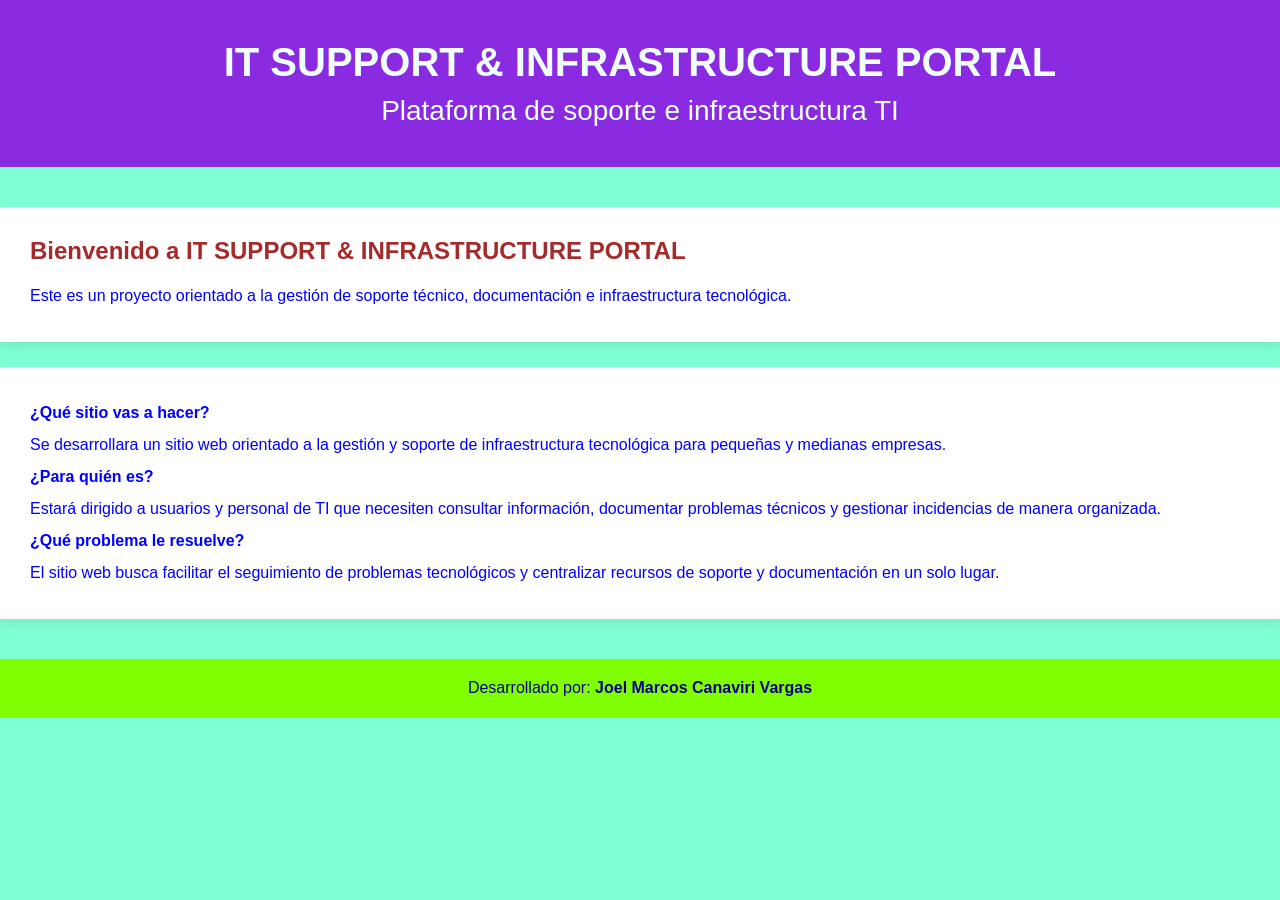
==== index.html @ 766678ff "Hola bbs" ====
<!DOCTYPE html>
<html lang="es">
<head>
    <meta charset="UTF-8">
    <meta name="viewport" content="width=device-width, initial-scale=1.0">
    <title>IT SUPPORT & INFRASTRUCTURE PORTAL</title>
    <link rel="stylesheet" href="css/style.css">
</head>
<body>

    <header>
     <H1>IT SUPPORT & INFRASTRUCTURE PORTAL</H1>
        <p>Plataforma de soporte e infraestructura TI</p>
    </header>

<main>
    <section class="Bienvenido">
        <h2>Bienvenido a IT SUPPORT & INFRASTRUCTURE PORTAL
        </h2>
        
        <p>
        Este es un proyecto orientado a la
        gestión de soporte técnico, documentación e infraestructura
        tecnológica.
        </p>
    </section>
    <section class="acerca de">
<p>
        <strong>¿Qué sitio vas a hacer?</strong>
        <br>
        Se desarrollara un sitio web orientado a la gestión y soporte de infraestructura tecnológica para pequeñas y medianas empresas.
    <br>
        <strong>¿Para quién es?</strong>
        <br>
        Estará dirigido a usuarios y personal de TI que necesiten consultar información, documentar problemas técnicos y gestionar incidencias de manera organizada.
    <br>    
        <strong>¿Qué problema le resuelve?</strong>
        <br>
        El sitio web busca facilitar el seguimiento de problemas tecnológicos y centralizar recursos de soporte y documentación en un solo lugar.
    </p>
    </section>
</main>

    <footer>
    <p>
        Desarrollado por:
        <strong>Joel Marcos Canaviri Vargas</strong>
    </p>
    </footer>
</body>
</html>
---- css/style.css ----
* {
    margin: 0;
    padding: 0;
    box-sizing: border-box;
}

body {
    font-family: Arial, Helvetica, sans-serif;
    background-color: aquamarine;
    color: blue;
}

header {
    background-color: blueviolet;
    color: azure;
    text-align: center;
    padding: 40px 20px;
}

header h1 {
    font-size: 40px;
    margin-bottom: 10px;
}

header p {
    font-size: 28px;
}

main {
    max-width: 900 px;
    margin: 40px auto;
    padding: 0 20 px;
}

section{
    background-color: white;
    padding: 30px;
    margin-bottom: 25px;
    border-radius: 10 px;
    box-shadow: 0 4px 10px rgba(0,0,0,0.09);
}
section h2{
    margin-bottom: 15px;
    color: brown;
}
section p{
    line-height: 2;
}

footer {
    background-color: chartreuse;
    color: darkblue;
    text-align: center;
    padding: 20px;
    margin-top: 40px;
}
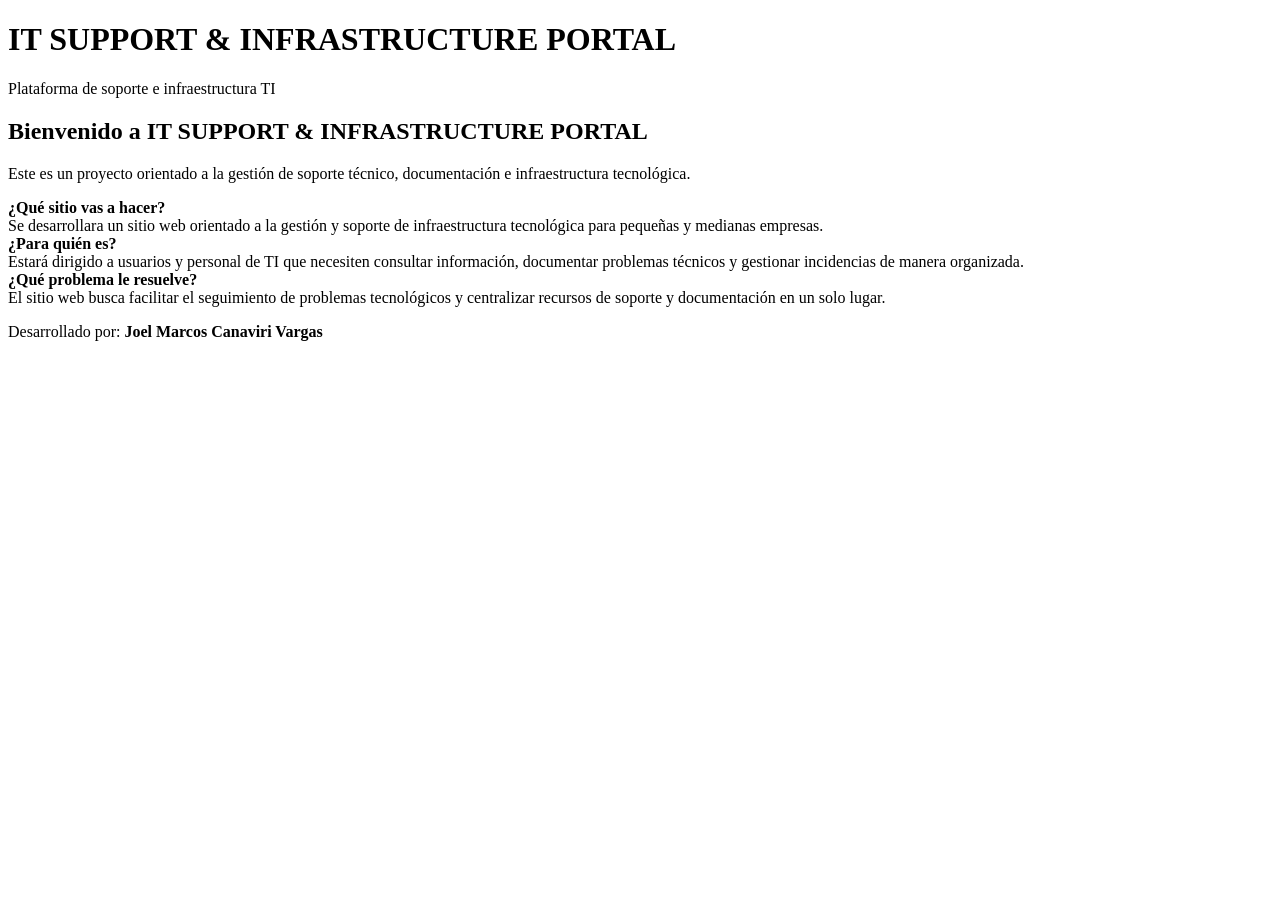
==== commit 86ccc3c8: "segundo commit" ====
--- a/index.html
+++ b/index.html
@@ -1,51 +1,51 @@
-<!DOCTYPE html>
-<html lang="es">
-<head>
-    <meta charset="UTF-8">
-    <meta name="viewport" content="width=device-width, initial-scale=1.0">
-    <title>IT SUPPORT & INFRASTRUCTURE PORTAL</title>
-    <link rel="stylesheet" href="css/style.css">
-</head>
-<body>
-
-    <header>
-     <H1>IT SUPPORT & INFRASTRUCTURE PORTAL</H1>
-        <p>Plataforma de soporte e infraestructura TI</p>
-    </header>
-
-<main>
-    <section class="Bienvenido">
-        <h2>Bienvenido a IT SUPPORT & INFRASTRUCTURE PORTAL
-        </h2>
-        
-        <p>
-        Este es un proyecto orientado a la
-        gestión de soporte técnico, documentación e infraestructura
-        tecnológica.
-        </p>
-    </section>
-    <section class="acerca de">
-<p>
-        <strong>¿Qué sitio vas a hacer?</strong>
-        <br>
-        Se desarrollara un sitio web orientado a la gestión y soporte de infraestructura tecnológica para pequeñas y medianas empresas.
-    <br>
-        <strong>¿Para quién es?</strong>
-        <br>
-        Estará dirigido a usuarios y personal de TI que necesiten consultar información, documentar problemas técnicos y gestionar incidencias de manera organizada.
-    <br>    
-        <strong>¿Qué problema le resuelve?</strong>
-        <br>
-        El sitio web busca facilitar el seguimiento de problemas tecnológicos y centralizar recursos de soporte y documentación en un solo lugar.
-    </p>
-    </section>
-</main>
-
-    <footer>
-    <p>
-        Desarrollado por:
-        <strong>Joel Marcos Canaviri Vargas</strong>
-    </p>
-    </footer>
-</body>
+<!DOCTYPE html>
+<html lang="es">
+<head>
+    <meta charset="UTF-8">
+    <meta name="viewport" content="width=device-width, initial-scale=1.0">
+    <title>IT SUPPORT & INFRASTRUCTURE PORTAL</title>
+    <link rel="stylesheet" href="css/style.css">
+</head>
+<body>
+
+    <header>
+     <H1>IT SUPPORT & INFRASTRUCTURE PORTAL</H1>
+        <p>Plataforma de soporte e infraestructura TI</p>
+    </header>
+
+<main>
+    <section class="Bienvenido">
+        <h2>Bienvenido a IT SUPPORT & INFRASTRUCTURE PORTAL
+        </h2>
+        
+        <p>
+        Este es un proyecto orientado a la
+        gestión de soporte técnico, documentación e infraestructura
+        tecnológica.
+        </p>
+    </section>
+    <section class="acerca de">
+<p>
+        <strong>¿Qué sitio vas a hacer?</strong>
+        <br>
+        Se desarrollara un sitio web orientado a la gestión y soporte de infraestructura tecnológica para pequeñas y medianas empresas.
+    <br>
+        <strong>¿Para quién es?</strong>
+        <br>
+        Estará dirigido a usuarios y personal de TI que necesiten consultar información, documentar problemas técnicos y gestionar incidencias de manera organizada.
+    <br>    
+        <strong>¿Qué problema le resuelve?</strong>
+        <br>
+        El sitio web busca facilitar el seguimiento de problemas tecnológicos y centralizar recursos de soporte y documentación en un solo lugar.
+    </p>
+    </section>
+</main>
+
+    <footer>
+    <p>
+        Desarrollado por:
+        <strong>Joel Marcos Canaviri Vargas</strong>
+    </p>
+    </footer>
+</body>
 </html>
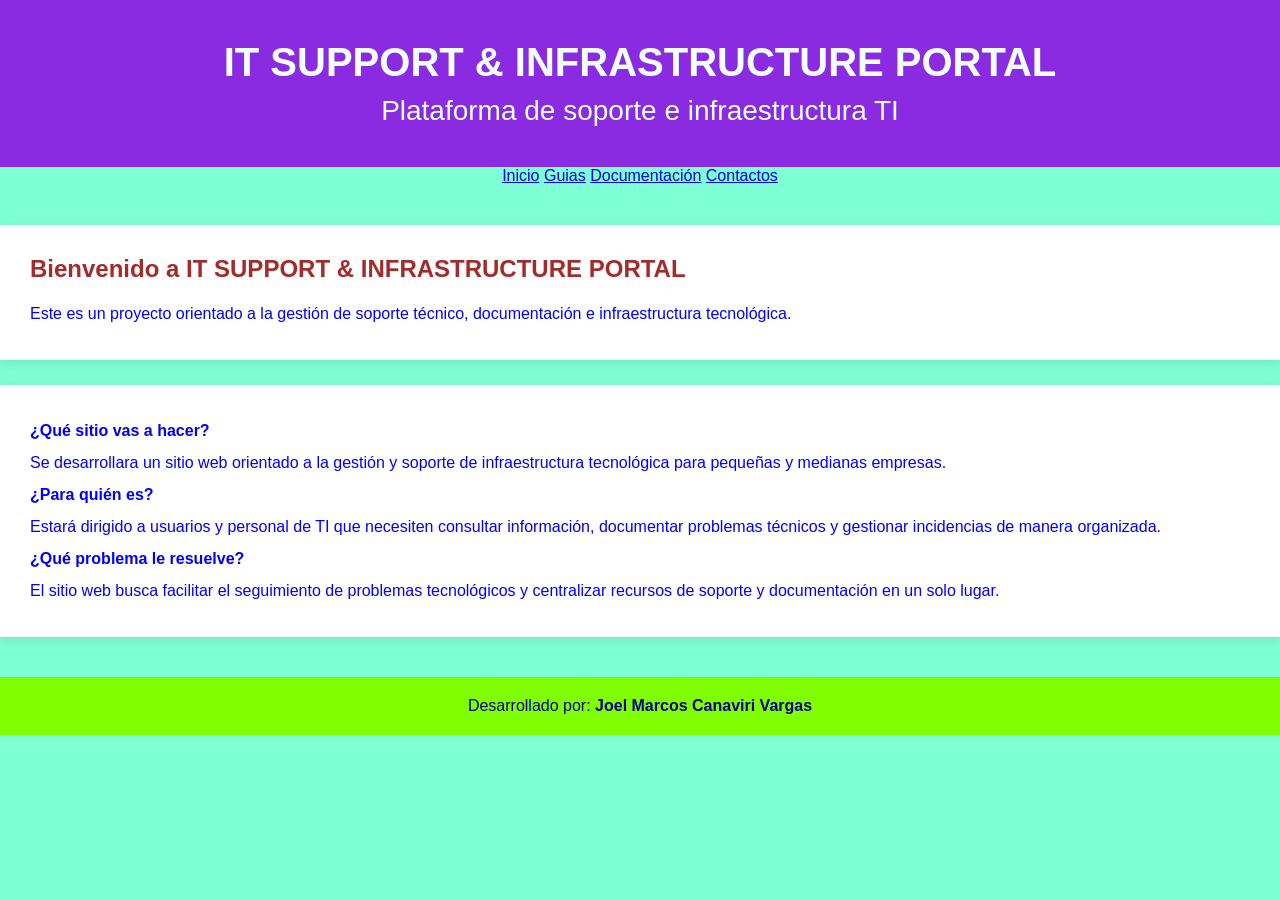
==== commit 86171e1a: "estructura commit" ====
--- a/index.html
+++ b/index.html
@@ -12,7 +12,14 @@
      <H1>IT SUPPORT & INFRASTRUCTURE PORTAL</H1>
         <p>Plataforma de soporte e infraestructura TI</p>
     </header>
-
+<nav>
+        <center>
+        <a href="#">Inicio</a>
+        <a href="#">Guias</a>
+        <a href="#">Documentación</a>
+        <a href="#">Contactos</a>
+        </center>
+</nav>
 <main>
     <section class="Bienvenido">
         <h2>Bienvenido a IT SUPPORT & INFRASTRUCTURE PORTAL
@@ -48,4 +55,4 @@
     </p>
     </footer>
 </body>
-</html>+</html>
--- a/css/style.css
+++ b/css/style.css
@@ -0,0 +1,56 @@
+* {
+    margin: 0;
+    padding: 0;
+    box-sizing: border-box;
+}
+
+body {
+    font-family: Arial, Helvetica, sans-serif;
+    background-color: aquamarine;
+    color: blue;
+}
+
+header {
+    background-color: blueviolet;
+    color: azure;
+    text-align: center;
+    padding: 40px 20px;
+}
+
+header h1 {
+    font-size: 40px;
+    margin-bottom: 10px;
+}
+
+header p {
+    font-size: 28px;
+}
+
+main {
+    max-width: 900 px;
+    margin: 40px auto;
+    padding: 0 20 px;
+}
+
+section{
+    background-color: white;
+    padding: 30px;
+    margin-bottom: 25px;
+    border-radius: 10 px;
+    box-shadow: 0 4px 10px rgba(0,0,0,0.09);
+}
+section h2{
+    margin-bottom: 15px;
+    color: brown;
+}
+section p{
+    line-height: 2;
+}
+
+footer {
+    background-color: chartreuse;
+    color: darkblue;
+    text-align: center;
+    padding: 20px;
+    margin-top: 40px;
+}
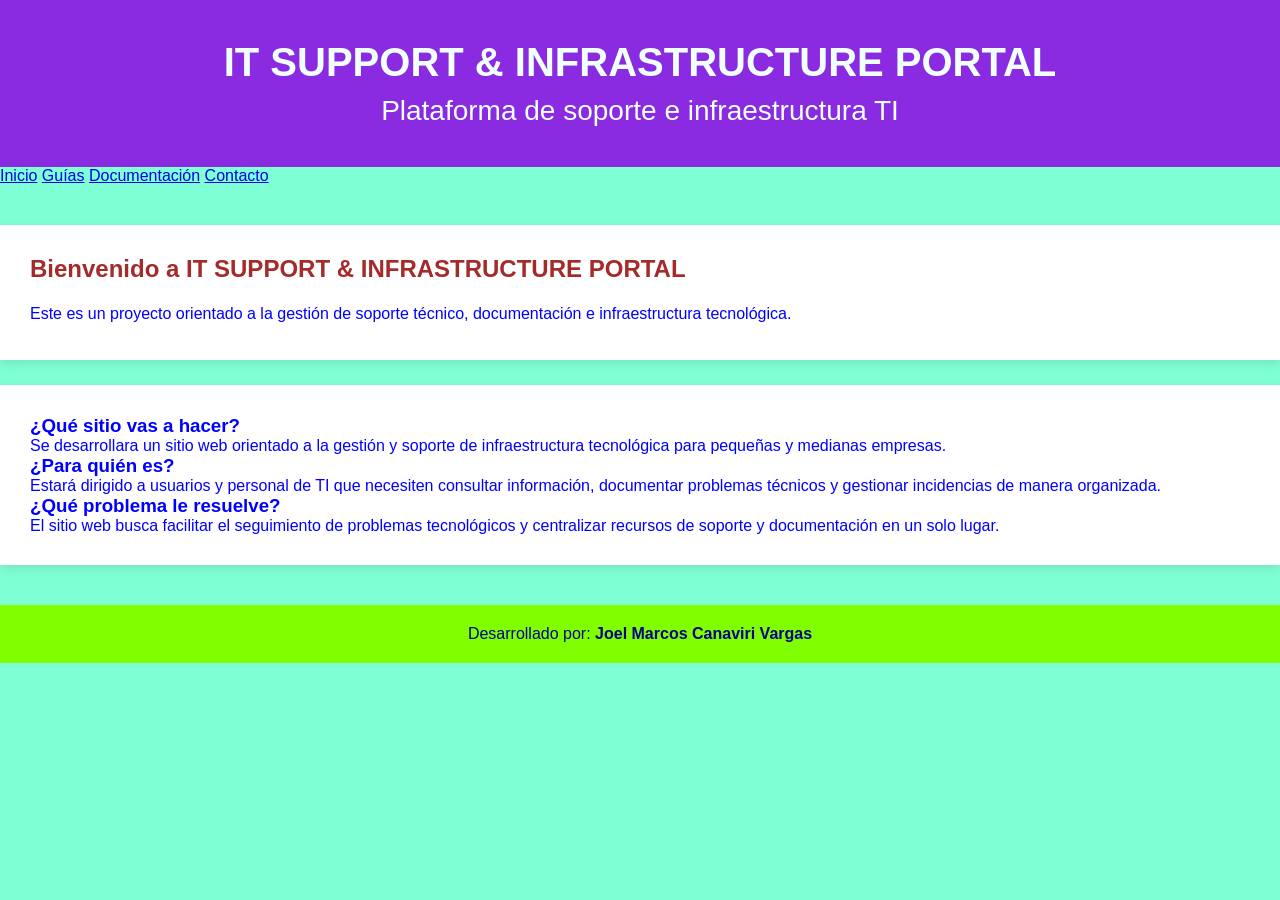
==== commit 83c417b7: "Actualizacion de index 1.html" ====
--- a/index.html
+++ b/index.html
@@ -9,19 +9,18 @@
 <body>
 
     <header>
-     <H1>IT SUPPORT & INFRASTRUCTURE PORTAL</H1>
+     <h1>IT SUPPORT & INFRASTRUCTURE PORTAL</h1>
         <p>Plataforma de soporte e infraestructura TI</p>
     </header>
-<nav>
-        <center>
+
+    <nav>
         <a href="#">Inicio</a>
-        <a href="#">Guias</a>
+        <a href="#">Guías</a>
         <a href="#">Documentación</a>
-        <a href="#">Contactos</a>
-        </center>
-</nav>
+        <a href="#">Contacto</a>
+    </nav>
 <main>
-    <section class="Bienvenido">
+    <section class="bienvenido">
         <h2>Bienvenido a IT SUPPORT & INFRASTRUCTURE PORTAL
         </h2>
         
@@ -31,18 +30,18 @@
         tecnológica.
         </p>
     </section>
-    <section class="acerca de">
+    <section class="acerca-de">
 <p>
-        <strong>¿Qué sitio vas a hacer?</strong>
-        <br>
+        <h3>¿Qué sitio vas a hacer?</h3>
+        
         Se desarrollara un sitio web orientado a la gestión y soporte de infraestructura tecnológica para pequeñas y medianas empresas.
-    <br>
-        <strong>¿Para quién es?</strong>
-        <br>
+    
+        <h3>¿Para quién es?</h3>
+        
         Estará dirigido a usuarios y personal de TI que necesiten consultar información, documentar problemas técnicos y gestionar incidencias de manera organizada.
-    <br>    
-        <strong>¿Qué problema le resuelve?</strong>
-        <br>
+        
+        <h3>¿Qué problema le resuelve?</h3>
+        
         El sitio web busca facilitar el seguimiento de problemas tecnológicos y centralizar recursos de soporte y documentación en un solo lugar.
     </p>
     </section>
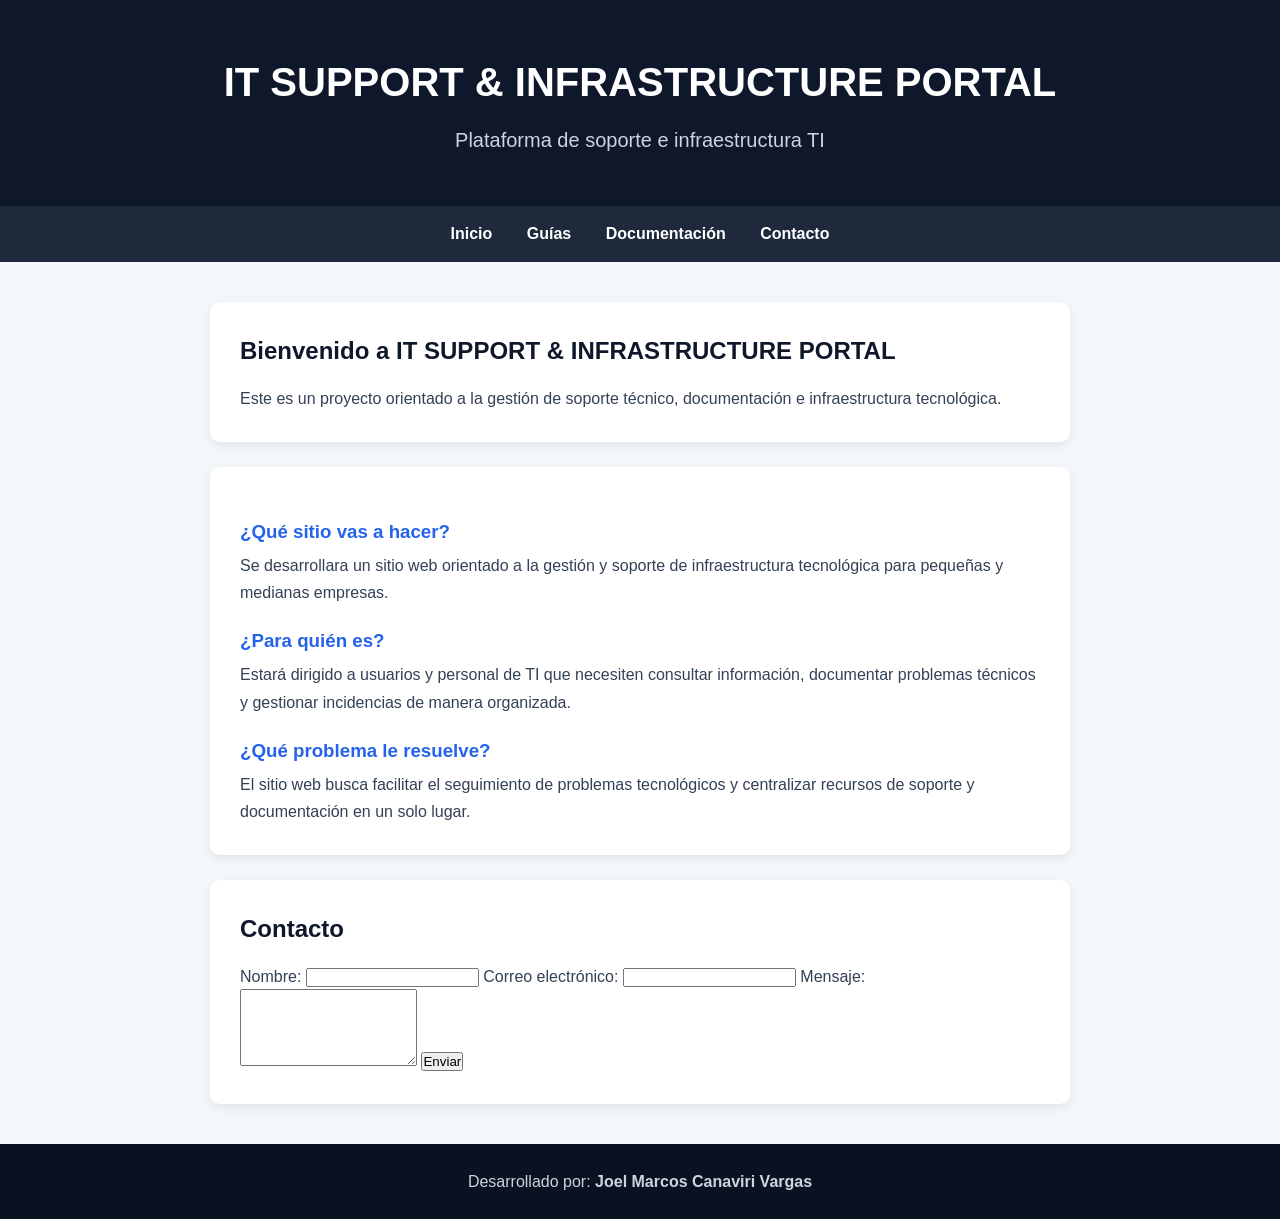
==== commit 4ad5bdc2: "Actualizacion index 2.html" ====
--- a/index.html
+++ b/index.html
@@ -7,12 +7,10 @@
     <link rel="stylesheet" href="css/style.css">
 </head>
 <body>
-
     <header>
      <h1>IT SUPPORT & INFRASTRUCTURE PORTAL</h1>
         <p>Plataforma de soporte e infraestructura TI</p>
     </header>
-
     <nav>
         <a href="#">Inicio</a>
         <a href="#">Guías</a>
@@ -23,7 +21,6 @@
     <section class="bienvenido">
         <h2>Bienvenido a IT SUPPORT & INFRASTRUCTURE PORTAL
         </h2>
-        
         <p>
         Este es un proyecto orientado a la
         gestión de soporte técnico, documentación e infraestructura
@@ -31,20 +28,34 @@
         </p>
     </section>
     <section class="acerca-de">
-<p>
         <h3>¿Qué sitio vas a hacer?</h3>
         
-        Se desarrollara un sitio web orientado a la gestión y soporte de infraestructura tecnológica para pequeñas y medianas empresas.
-    
+        <p>Se desarrollara un sitio web orientado a la gestión y soporte de infraestructura tecnológica para pequeñas y medianas empresas.
+        </p>
         <h3>¿Para quién es?</h3>
-        
+        <p>
         Estará dirigido a usuarios y personal de TI que necesiten consultar información, documentar problemas técnicos y gestionar incidencias de manera organizada.
-        
+        </p>
         <h3>¿Qué problema le resuelve?</h3>
-        
+        <p>
         El sitio web busca facilitar el seguimiento de problemas tecnológicos y centralizar recursos de soporte y documentación en un solo lugar.
-    </p>
+        </p>
     </section>
+<section class="contacto">
+    <h2>Contacto</h2>
+    <form>
+        <label for="name">Nombre:</label>
+        <input type="text" id="name" name="name">
+
+        <label for="email">Correo electrónico:</label>
+        <input type="email" id="email" name="email">
+
+        <label for="message">Mensaje:</label>
+        <textarea id="message" name="message" rows="5"></textarea>
+
+        <button type="submit">Enviar</button>
+    </form>
+</section>
 </main>
 
     <footer>
--- a/css/style.css
+++ b/css/style.css
@@ -6,15 +6,16 @@
 
 body {
     font-family: Arial, Helvetica, sans-serif;
-    background-color: aquamarine;
-    color: blue;
+    background-color: #F4F7FA;
+    color: #334155;
+    line-height: 1.6;
 }
 
 header {
-    background-color: blueviolet;
-    color: azure;
+    background-color: #0F172A;
+    color: #FFFFFF;
     text-align: center;
-    padding: 40px 20px;
+    padding: 50px 20px;
 }
 
 header h1 {
@@ -23,34 +24,55 @@
 }
 
 header p {
-    font-size: 28px;
+    font-size: 20px;
+    color: #CBD5E1;
+}
+nav {
+    background-color: #1E293B;
+    text-align: center;
+    padding: 15px;
+}
+nav a {
+    color: #FFFFFF;
+    text-decoration: none;
+    margin: 0 15px;
+    font-weight: bold;
 }
 
+nav a:hover {
+    color: #38BDF8;
+}
 main {
-    max-width: 900 px;
+    max-width: 900px;
     margin: 40px auto;
-    padding: 0 20 px;
+    padding: 0 20px;
 }
 
 section{
-    background-color: white;
+    background-color: #FFFFFF;
     padding: 30px;
     margin-bottom: 25px;
-    border-radius: 10 px;
-    box-shadow: 0 4px 10px rgba(0,0,0,0.09);
+    border-radius: 10px;
+    box-shadow: 0 4px 10px rgba(15, 23, 42, 0.08);
 }
 section h2{
     margin-bottom: 15px;
-    color: brown;
+    color: #0F172A;
+}
+
+section h3 {
+    margin-top: 20px;
+    margin-bottom: 5px;
+    color: #2563EB;
 }
 section p{
-    line-height: 2;
+    line-height: 1.7;
 }
 
 footer {
-    background-color: chartreuse;
-    color: darkblue;
+    background-color: #0B1120;
+    color: #CBD5E1;
     text-align: center;
-    padding: 20px;
+    padding: 25px;
     margin-top: 40px;
-}+}
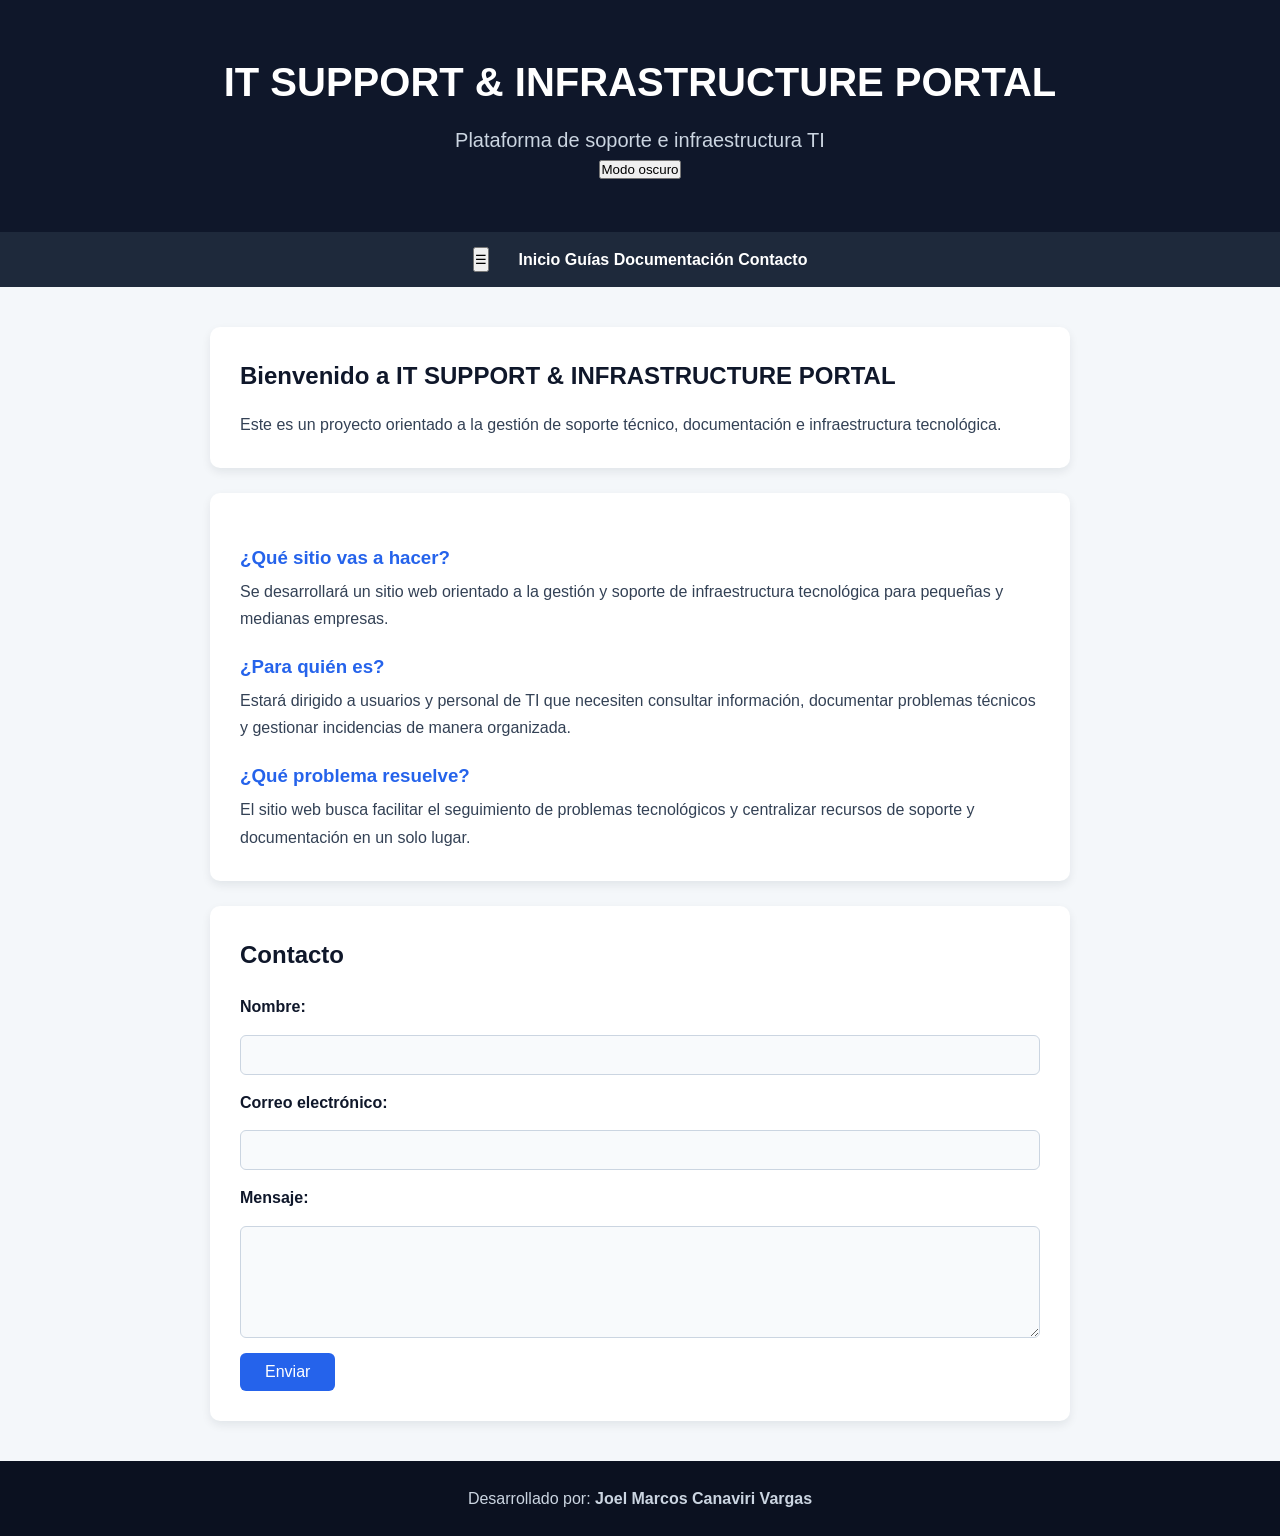
==== commit 163bdddb: "Actualizacion index 3.html" ====
--- a/index.html
+++ b/index.html
@@ -10,13 +10,18 @@
     <header>
      <h1>IT SUPPORT & INFRASTRUCTURE PORTAL</h1>
         <p>Plataforma de soporte e infraestructura TI</p>
+        <button id="theme-toggle">Modo oscuro</button>
     </header>
     <nav>
+    <button id="menu-toggle" class="menu-toggle">☰</button>
+
+    <div class="nav-links">
         <a href="#">Inicio</a>
         <a href="#">Guías</a>
         <a href="#">Documentación</a>
         <a href="#">Contacto</a>
-    </nav>
+    </div>
+</nav>
 <main>
     <section class="bienvenido">
         <h2>Bienvenido a IT SUPPORT & INFRASTRUCTURE PORTAL
@@ -30,13 +35,13 @@
     <section class="acerca-de">
         <h3>¿Qué sitio vas a hacer?</h3>
         
-        <p>Se desarrollara un sitio web orientado a la gestión y soporte de infraestructura tecnológica para pequeñas y medianas empresas.
+        <p>Se desarrollará un sitio web orientado a la gestión y soporte de infraestructura tecnológica para pequeñas y medianas empresas.
         </p>
         <h3>¿Para quién es?</h3>
         <p>
         Estará dirigido a usuarios y personal de TI que necesiten consultar información, documentar problemas técnicos y gestionar incidencias de manera organizada.
         </p>
-        <h3>¿Qué problema le resuelve?</h3>
+        <h3>¿Qué problema resuelve?</h3>
         <p>
         El sitio web busca facilitar el seguimiento de problemas tecnológicos y centralizar recursos de soporte y documentación en un solo lugar.
         </p>
@@ -64,5 +69,6 @@
         <strong>Joel Marcos Canaviri Vargas</strong>
     </p>
     </footer>
+<script src="js/script.js"></script>
 </body>
 </html>
--- a/css/style.css
+++ b/css/style.css
@@ -3,42 +3,38 @@
     padding: 0;
     box-sizing: border-box;
 }
-
 body {
     font-family: Arial, Helvetica, sans-serif;
     background-color: #F4F7FA;
     color: #334155;
     line-height: 1.6;
 }
-
 header {
     background-color: #0F172A;
     color: #FFFFFF;
     text-align: center;
     padding: 50px 20px;
 }
-
 header h1 {
     font-size: 40px;
     margin-bottom: 10px;
 }
-
 header p {
     font-size: 20px;
     color: #CBD5E1;
 }
 nav {
     background-color: #1E293B;
-    text-align: center;
+    display: flex;
+    justify-content: center;
+    gap: 30px;
     padding: 15px;
 }
 nav a {
     color: #FFFFFF;
     text-decoration: none;
-    margin: 0 15px;
     font-weight: bold;
 }
-
 nav a:hover {
     color: #38BDF8;
 }
@@ -47,7 +43,6 @@
     margin: 40px auto;
     padding: 0 20px;
 }
-
 section{
     background-color: #FFFFFF;
     padding: 30px;
@@ -59,7 +54,6 @@
     margin-bottom: 15px;
     color: #0F172A;
 }
-
 section h3 {
     margin-top: 20px;
     margin-bottom: 5px;
@@ -68,7 +62,46 @@
 section p{
     line-height: 1.7;
 }
-
+.contacto h2 {
+    margin-bottom: 20px;
+}
+.contacto form {
+    display: flex;
+    flex-direction: column;
+    gap: 15px;
+}
+.contacto label {
+    font-weight: bold;
+    color: #0F172A;
+}
+.contacto input,
+.contacto textarea {
+    width: 100%;
+    padding: 10px;
+    border: 1px solid #CBD5E1;
+    border-radius: 6px;
+    font-family: Arial, Helvetica, sans-serif;
+    font-size: 16px;
+    background-color: #F8FAFC;
+}
+.contacto input:focus,
+.contacto textarea:focus {
+    outline: none;
+    border-color: #2563EB;
+}
+.contacto button {
+    width: fit-content;
+    padding: 10px 25px;
+    background-color: #2563EB;
+    color: white;
+    border: none;
+    border-radius: 6px;
+    font-size: 16px;
+    cursor: pointer;
+}
+.contacto button:hover {
+    background-color: #1D4ED8;
+}
 footer {
     background-color: #0B1120;
     color: #CBD5E1;
@@ -76,3 +109,29 @@
     padding: 25px;
     margin-top: 40px;
 }
+@media (max-width: 600px) {
+    nav {
+        flex-direction: column;
+        align-items: center;
+        gap: 15px;
+        padding: 20px;
+    }
+    main {
+        margin: 20px auto;
+        padding: 0 15px;
+    }
+    section {
+        width: 100%;
+        padding: 25px 20px;
+        margin-bottom: 20px;
+    }
+    header {
+        padding: 35px 20px;
+    }
+    header h1 {
+        font-size: 28px;
+    }
+    header p {
+        font-size: 18px;
+    }
+}
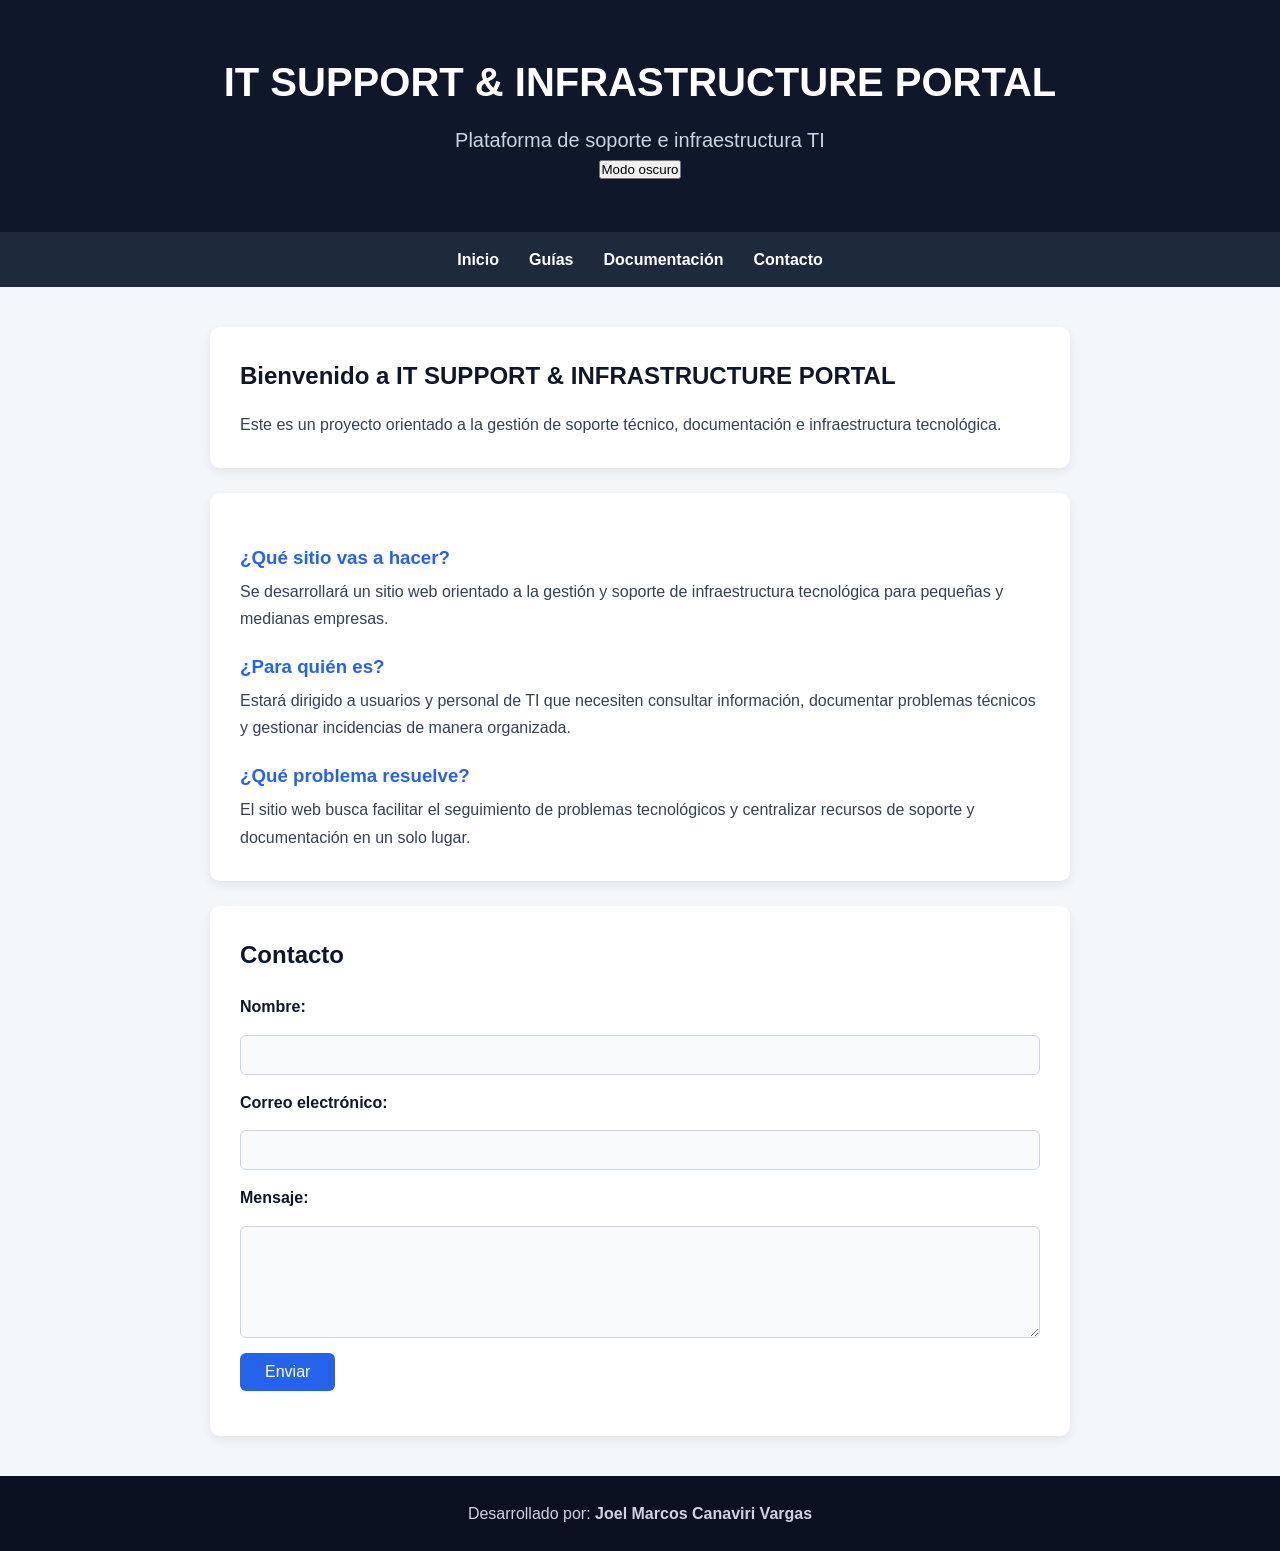
==== commit 23b6bdf7: "actualizacion index 4.html" ====
--- a/index.html
+++ b/index.html
@@ -48,7 +48,7 @@
     </section>
 <section class="contacto">
     <h2>Contacto</h2>
-    <form>
+    <form id="form-contacto" novalidate>
         <label for="name">Nombre:</label>
         <input type="text" id="name" name="name">
 
@@ -59,10 +59,10 @@
         <textarea id="message" name="message" rows="5"></textarea>
 
         <button type="submit">Enviar</button>
+    <p id="aviso-contacto" class="aviso"></p>    
     </form>
 </section>
 </main>
-
     <footer>
     <p>
         Desarrollado por:
--- a/css/style.css
+++ b/css/style.css
@@ -27,8 +27,12 @@
     background-color: #1E293B;
     display: flex;
     justify-content: center;
+    padding: 15px;
+}
+
+.nav-links {
+    display: flex;
     gap: 30px;
-    padding: 15px;
 }
 nav a {
     color: #FFFFFF;
@@ -37,6 +41,14 @@
 }
 nav a:hover {
     color: #38BDF8;
+}
+.menu-toggle {
+    display: none;
+    background: none;
+    border: none;
+    color: #FFFFFF;
+    font-size: 28px;
+    cursor: pointer;
 }
 main {
     max-width: 900px;
@@ -110,28 +122,86 @@
     margin-top: 40px;
 }
 @media (max-width: 600px) {
+
     nav {
         flex-direction: column;
         align-items: center;
         gap: 15px;
         padding: 20px;
     }
+
+    .menu-toggle {
+        display: block;
+    }
+
+    .nav-links {
+        display: none;
+        flex-direction: column;
+        align-items: center;
+        gap: 15px;
+        width: 100%;
+    }
+
+    .nav-links.active {
+        display: flex;
+    }
+
     main {
         margin: 20px auto;
         padding: 0 15px;
     }
+
     section {
         width: 100%;
         padding: 25px 20px;
         margin-bottom: 20px;
     }
+
     header {
         padding: 35px 20px;
     }
+
     header h1 {
         font-size: 28px;
     }
+
     header p {
         font-size: 18px;
     }
 }
+body.dark-mode {
+    background-color: #0F172A;
+    color: #E2E8F0;
+}
+
+body.dark-mode header {
+    background-color: #020617;
+}
+
+body.dark-mode nav {
+    background-color: #020617;
+}
+
+body.dark-mode section {
+    background-color: #1E293B;
+    color: #E2E8F0;
+}
+
+body.dark-mode section h2 {
+    color: #FFFFFF;
+}
+
+body.dark-mode section h3 {
+    color: #38BDF8;
+}
+
+body.dark-mode .contacto label {
+    color: #E2E8F0;
+}
+
+body.dark-mode .contacto input,
+body.dark-mode .contacto textarea {
+    background-color: #0F172A;
+    color: #FFFFFF;
+    border-color: #475569;
+}
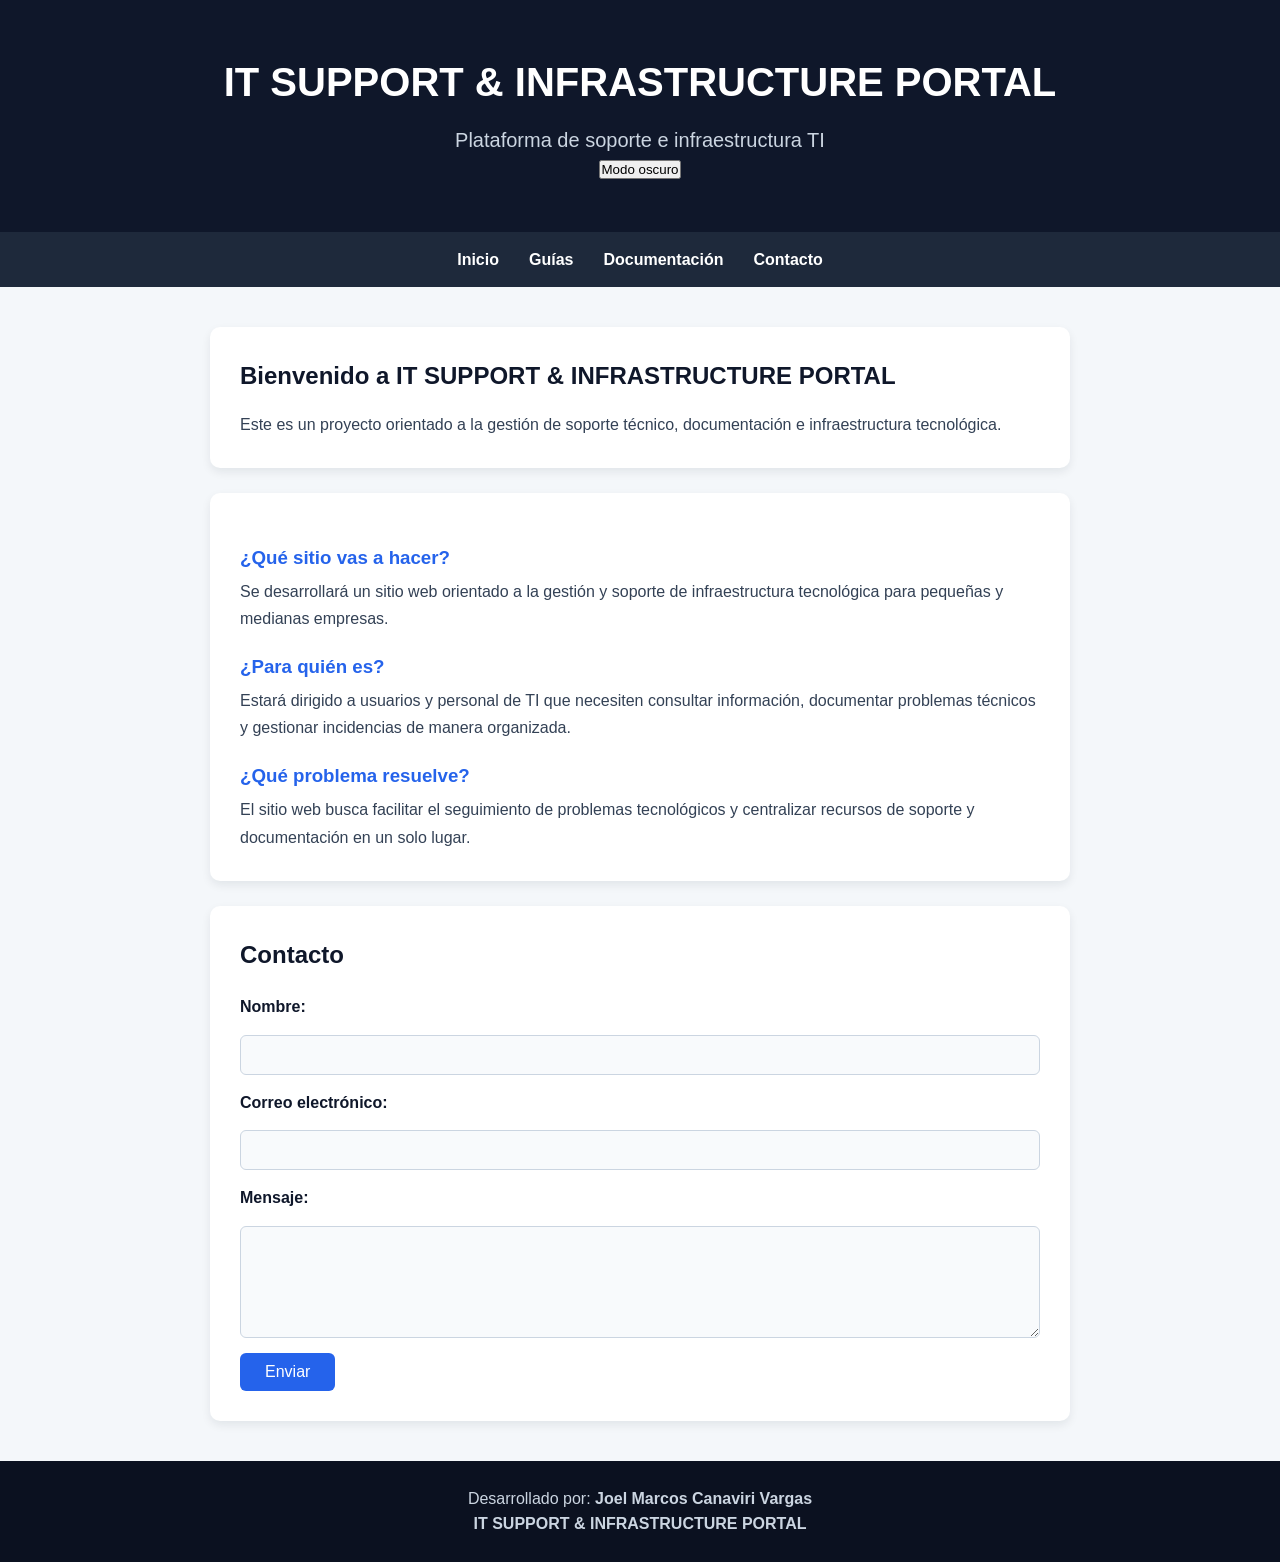
==== commit e4676015: "actualizacion index 5.html" ====
--- a/index.html
+++ b/index.html
@@ -8,67 +8,70 @@
 </head>
 <body>
     <header>
-     <h1>IT SUPPORT & INFRASTRUCTURE PORTAL</h1>
+        <h1>IT SUPPORT & INFRASTRUCTURE PORTAL</h1>
         <p>Plataforma de soporte e infraestructura TI</p>
         <button id="theme-toggle">Modo oscuro</button>
     </header>
     <nav>
-    <button id="menu-toggle" class="menu-toggle">☰</button>
+        <button id="menu-toggle" class="menu-toggle">☰</button>
 
-    <div class="nav-links">
-        <a href="#">Inicio</a>
-        <a href="#">Guías</a>
-        <a href="#">Documentación</a>
-        <a href="#">Contacto</a>
-    </div>
-</nav>
-<main>
-    <section class="bienvenido">
-        <h2>Bienvenido a IT SUPPORT & INFRASTRUCTURE PORTAL
-        </h2>
+        <div class="nav-links">
+            <a href="#">Inicio</a>
+            <a href="#">Guías</a>
+            <a href="#">Documentación</a>
+            <a href="#">Contacto</a>
+        </div>
+    </nav>
+    <main>
+        <section class="bienvenido">
+            <h2>Bienvenido a IT SUPPORT & INFRASTRUCTURE PORTAL</h2>
+            <p>
+                Este es un proyecto orientado a la
+                gestión de soporte técnico, documentación e infraestructura
+                tecnológica.
+            </p>
+        </section>
+        <section class="acerca-de">
+            <h3>¿Qué sitio vas a hacer?</h3>
+            <p>
+                Se desarrollará un sitio web orientado a la gestión y soporte
+                de infraestructura tecnológica para pequeñas y medianas empresas.
+            </p>
+            <h3>¿Para quién es?</h3>
+            <p>
+                Estará dirigido a usuarios y personal de TI que necesiten consultar
+                información, documentar problemas técnicos y gestionar incidencias
+                de manera organizada.
+            </p>
+            <h3>¿Qué problema resuelve?</h3>
+            <p>
+                El sitio web busca facilitar el seguimiento de problemas tecnológicos
+                y centralizar recursos de soporte y documentación en un solo lugar.
+            </p>
+        </section>
+        <section class="contacto">
+            <h2>Contacto</h2>
+            <form id="form-contacto" action="procesar.php" method="POST" novalidate>
+                <label for="name">Nombre:</label>
+                <input type="text" id="name" name="name">
+                <label for="email">Correo electrónico:</label>
+                <input type="email" id="email" name="email">
+                <label for="message">Mensaje:</label>
+                <textarea id="message" name="message" rows="5"></textarea>
+                <button type="submit">Enviar</button>
+                <p id="aviso-contacto" class="aviso"></p>
+            </form>
+        </section>
+    </main>
+    <footer>
         <p>
-        Este es un proyecto orientado a la
-        gestión de soporte técnico, documentación e infraestructura
-        tecnológica.
+            Desarrollado por:
+            <strong>Joel Marcos Canaviri Vargas</strong>
         </p>
-    </section>
-    <section class="acerca-de">
-        <h3>¿Qué sitio vas a hacer?</h3>
-        
-        <p>Se desarrollará un sitio web orientado a la gestión y soporte de infraestructura tecnológica para pequeñas y medianas empresas.
+        <p>
+            <strong>IT SUPPORT & INFRASTRUCTURE PORTAL</strong>
         </p>
-        <h3>¿Para quién es?</h3>
-        <p>
-        Estará dirigido a usuarios y personal de TI que necesiten consultar información, documentar problemas técnicos y gestionar incidencias de manera organizada.
-        </p>
-        <h3>¿Qué problema resuelve?</h3>
-        <p>
-        El sitio web busca facilitar el seguimiento de problemas tecnológicos y centralizar recursos de soporte y documentación en un solo lugar.
-        </p>
-    </section>
-<section class="contacto">
-    <h2>Contacto</h2>
-    <form id="form-contacto" novalidate>
-        <label for="name">Nombre:</label>
-        <input type="text" id="name" name="name">
-
-        <label for="email">Correo electrónico:</label>
-        <input type="email" id="email" name="email">
-
-        <label for="message">Mensaje:</label>
-        <textarea id="message" name="message" rows="5"></textarea>
-
-        <button type="submit">Enviar</button>
-    <p id="aviso-contacto" class="aviso"></p>    
-    </form>
-</section>
-</main>
-    <footer>
-    <p>
-        Desarrollado por:
-        <strong>Joel Marcos Canaviri Vargas</strong>
-    </p>
     </footer>
-<script src="js/script.js"></script>
+    <script src="js/script.js"></script>
 </body>
 </html>
--- a/css/style.css
+++ b/css/style.css
@@ -205,3 +205,25 @@
     color: #FFFFFF;
     border-color: #475569;
 }
+.aviso {
+    display: none;
+    margin-top: 15px;
+    padding: 12px;
+    border-radius: 6px;
+    font-weight: bold;
+    text-align: center;
+}
+
+.aviso.error {
+    display: block;
+    background-color: #FEE2E2;
+    color: #B91C1C;
+    border: 1px solid #FCA5A5;
+}
+
+.aviso.exito {
+    display: block;
+    background-color: #DCFCE7;
+    color: #166534;
+    border: 1px solid #86EFAC;
+}
